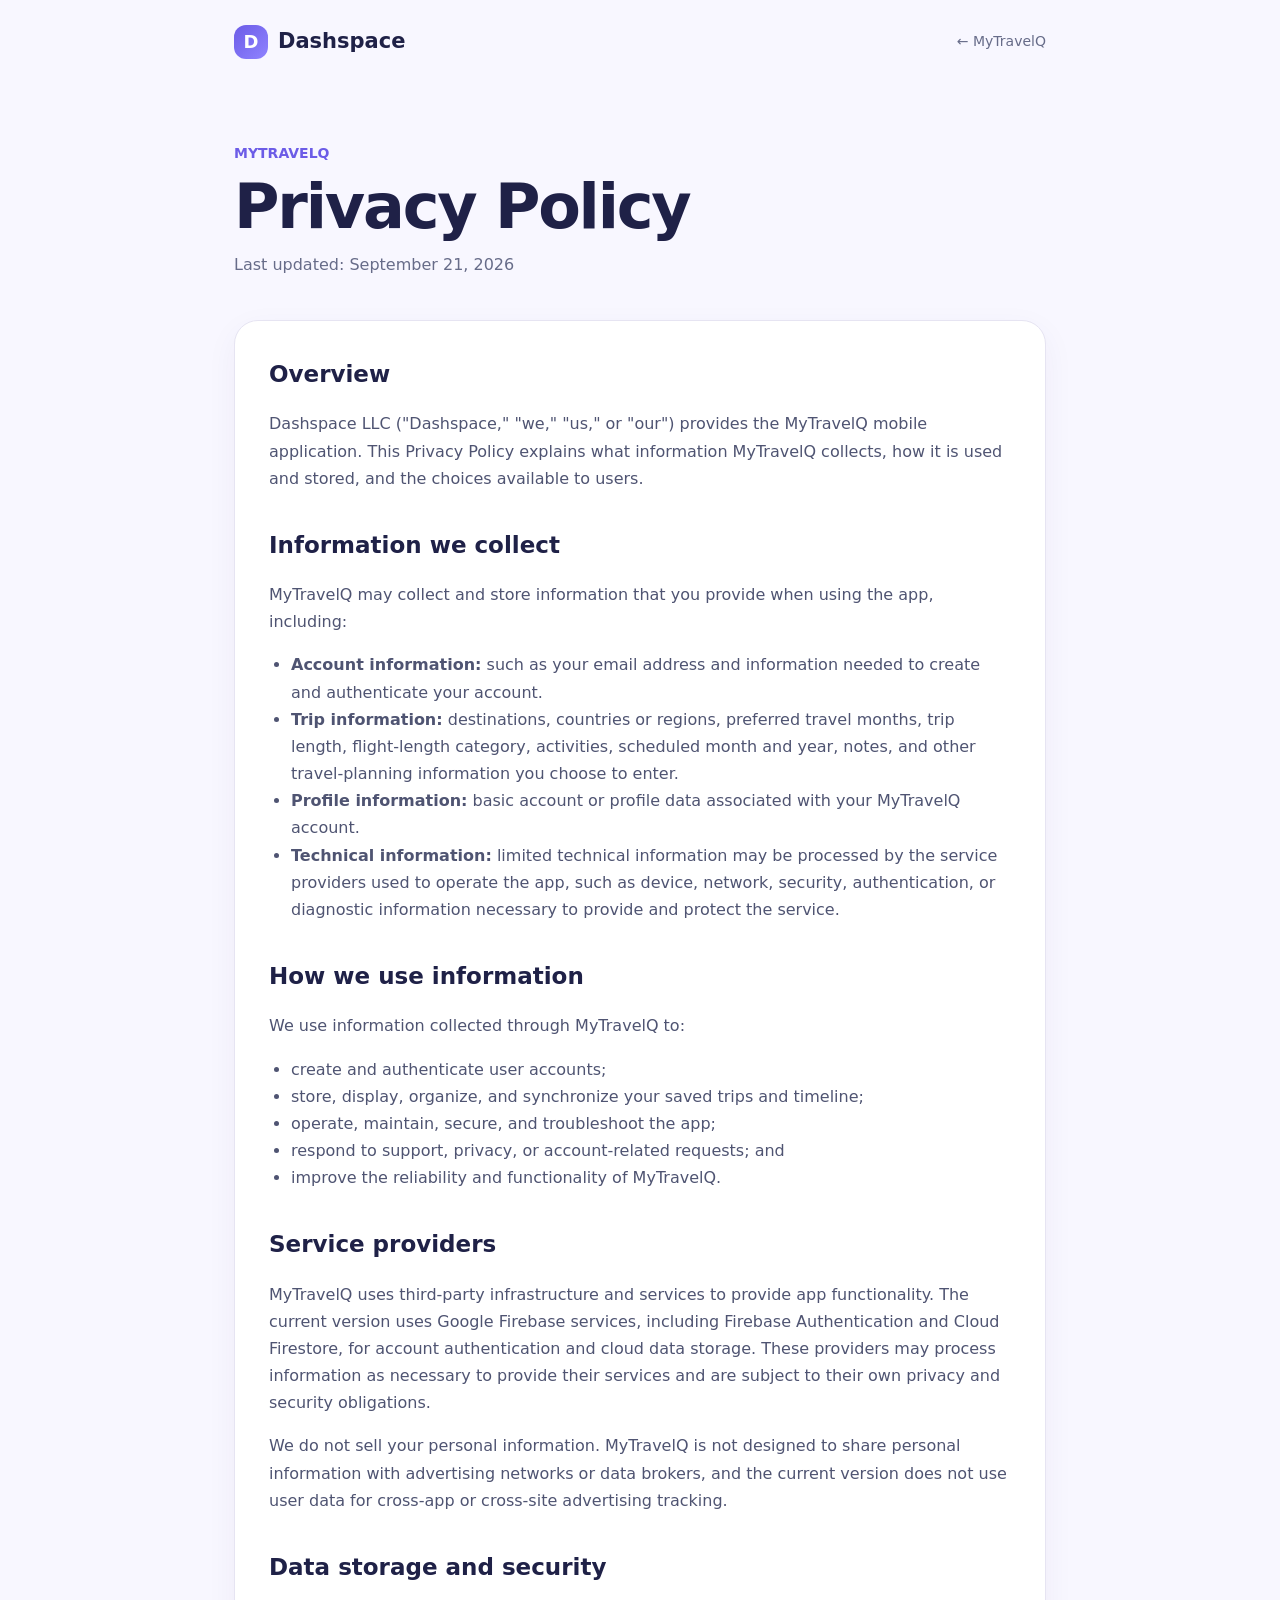
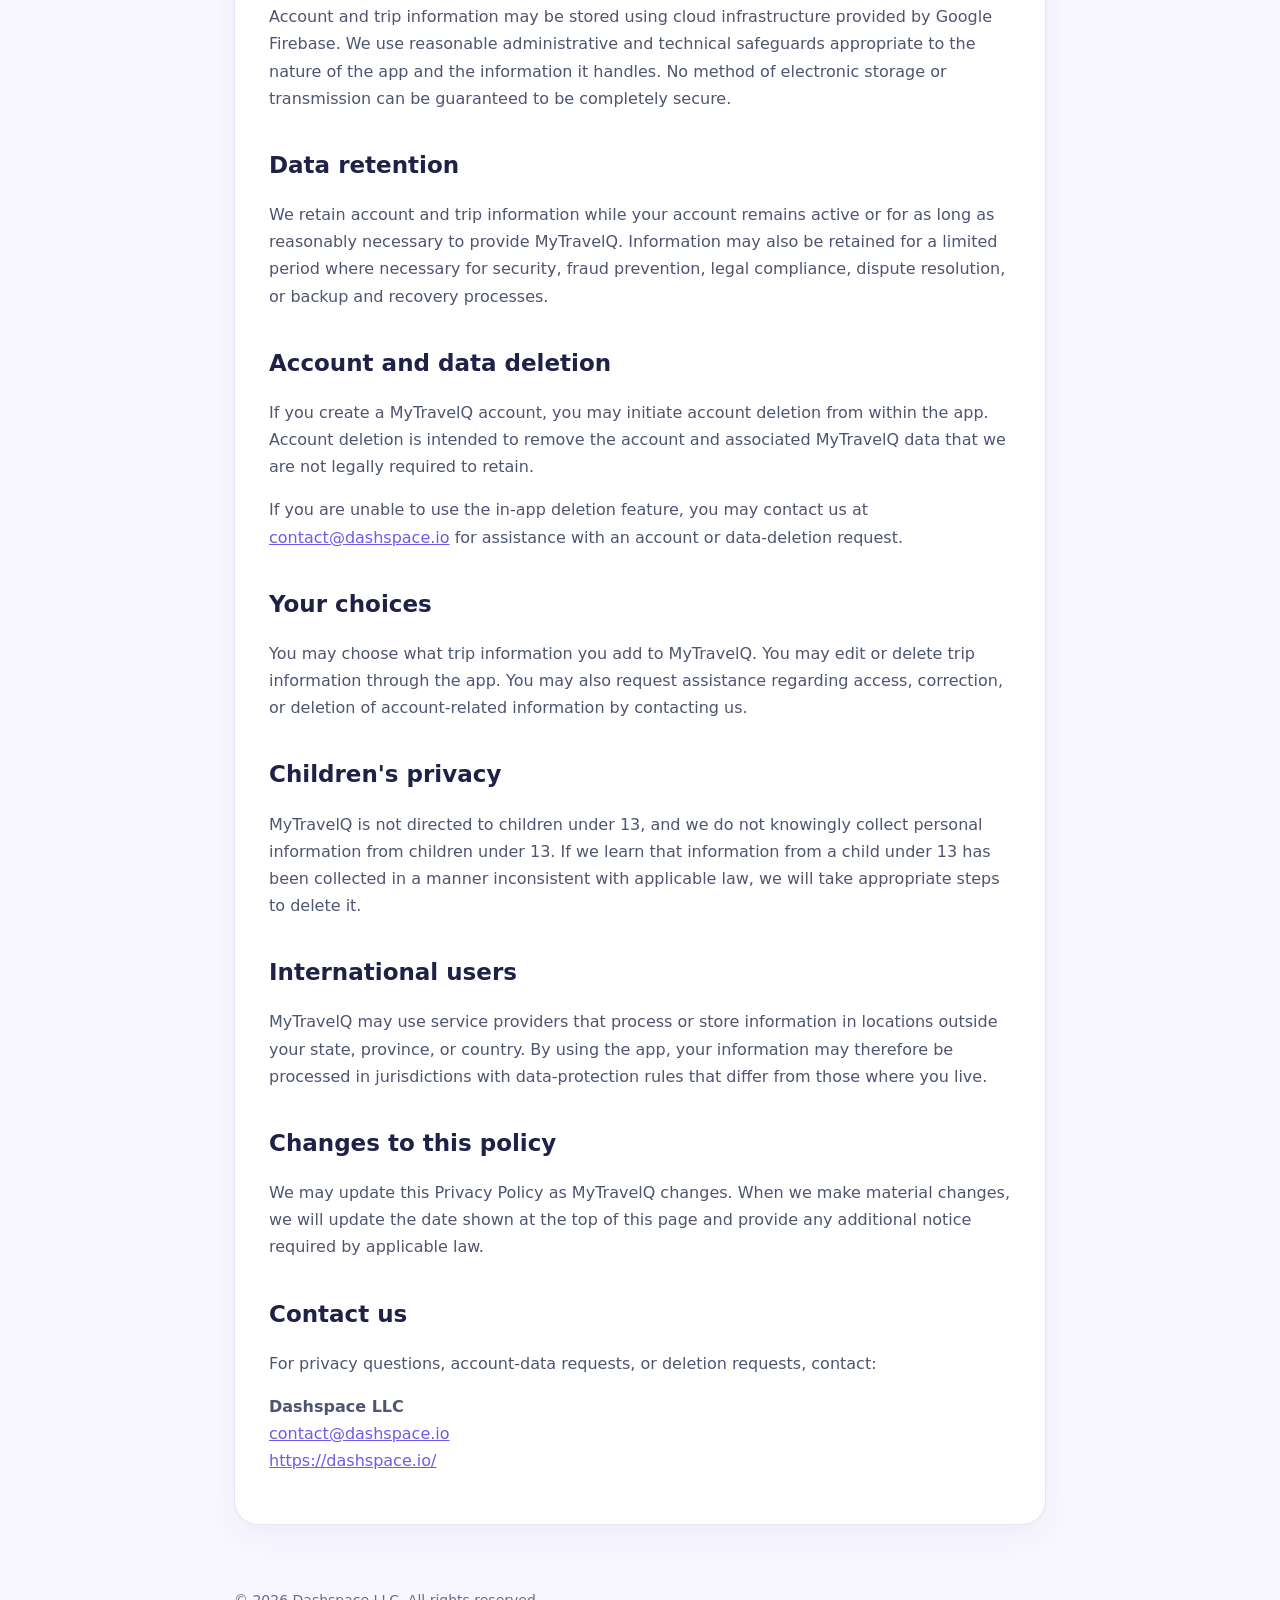
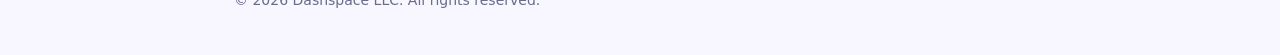
==== mytravelq/privacy.html @ 7fdc3f2f "Add files via upload" ====
<!doctype html>
<html lang="en">
<head>
  <meta charset="utf-8" />
  <meta name="viewport" content="width=device-width, initial-scale=1" />
  <title>MyTravelQ Privacy Policy — Dashspace LLC</title>
  <meta name="description" content="Privacy Policy for the MyTravelQ mobile application by Dashspace LLC." />
  <style>
    :root{--bg:#f8f7ff;--card:#fff;--ink:#1f2147;--muted:#676c89;--accent:#6c5ce7;--line:#e6e4f2}
    *{box-sizing:border-box} body{margin:0;background:var(--bg);color:var(--ink);font-family:Inter,ui-sans-serif,system-ui,-apple-system,BlinkMacSystemFont,"Segoe UI",sans-serif;line-height:1.7}.wrap{max-width:860px;margin:auto;padding:0 24px}.nav{display:flex;justify-content:space-between;align-items:center;padding:24px 0}.nav a{text-decoration:none;color:inherit}.brand{font-weight:800;font-size:21px}.back{color:var(--muted)!important;font-size:14px}.hero{padding:58px 0 30px}.kicker{color:var(--accent);font-weight:800;font-size:14px}.hero h1{font-size:clamp(40px,7vw,62px);line-height:1.05;letter-spacing:-.035em;margin:8px 0 12px}.updated{color:var(--muted)}.policy{background:var(--card);border:1px solid var(--line);border-radius:24px;padding:34px;margin:12px 0 54px;box-shadow:0 10px 32px rgba(55,47,119,.05)}h2{font-size:23px;margin:34px 0 9px}h2:first-child{margin-top:0}p,li{color:#4f5472}a{color:var(--accent)}ul{padding-left:22px}.note{background:#f0edff;border-left:4px solid var(--accent);padding:15px 17px;border-radius:10px;color:#464b69}.footer{padding:10px 0 42px;color:var(--muted);font-size:14px}
  </style>
</head>
<body>
  <div class="wrap">
    <nav class="nav"><a class="brand" href="../"><span style="display:inline-flex;align-items:center;gap:10px"><span style="width:34px;height:34px;border-radius:12px;background:linear-gradient(135deg,#6c5ce7,#8f83ff);display:inline-grid;place-items:center;color:white;font-weight:900;font-size:18px">D</span><span>Dashspace</span></span></a><a class="back" href="index.html">← MyTravelQ</a></nav>
    <header class="hero"><div class="kicker">MYTRAVELQ</div><h1>Privacy Policy</h1><div class="updated">Last updated: September 21, 2026</div></header>

    <main class="policy">
      <h2>Overview</h2>
      <p>Dashspace LLC ("Dashspace," "we," "us," or "our") provides the MyTravelQ mobile application. This Privacy Policy explains what information MyTravelQ collects, how it is used and stored, and the choices available to users.</p>

      <h2>Information we collect</h2>
      <p>MyTravelQ may collect and store information that you provide when using the app, including:</p>
      <ul>
        <li><strong>Account information:</strong> such as your email address and information needed to create and authenticate your account.</li>
        <li><strong>Trip information:</strong> destinations, countries or regions, preferred travel months, trip length, flight-length category, activities, scheduled month and year, notes, and other travel-planning information you choose to enter.</li>
        <li><strong>Profile information:</strong> basic account or profile data associated with your MyTravelQ account.</li>
        <li><strong>Technical information:</strong> limited technical information may be processed by the service providers used to operate the app, such as device, network, security, authentication, or diagnostic information necessary to provide and protect the service.</li>
      </ul>

      <h2>How we use information</h2>
      <p>We use information collected through MyTravelQ to:</p>
      <ul>
        <li>create and authenticate user accounts;</li>
        <li>store, display, organize, and synchronize your saved trips and timeline;</li>
        <li>operate, maintain, secure, and troubleshoot the app;</li>
        <li>respond to support, privacy, or account-related requests; and</li>
        <li>improve the reliability and functionality of MyTravelQ.</li>
      </ul>

      <h2>Service providers</h2>
      <p>MyTravelQ uses third-party infrastructure and services to provide app functionality. The current version uses Google Firebase services, including Firebase Authentication and Cloud Firestore, for account authentication and cloud data storage. These providers may process information as necessary to provide their services and are subject to their own privacy and security obligations.</p>
      <p>We do not sell your personal information. MyTravelQ is not designed to share personal information with advertising networks or data brokers, and the current version does not use user data for cross-app or cross-site advertising tracking.</p>

      <h2>Data storage and security</h2>
      <p>Account and trip information may be stored using cloud infrastructure provided by Google Firebase. We use reasonable administrative and technical safeguards appropriate to the nature of the app and the information it handles. No method of electronic storage or transmission can be guaranteed to be completely secure.</p>

      <h2>Data retention</h2>
      <p>We retain account and trip information while your account remains active or for as long as reasonably necessary to provide MyTravelQ. Information may also be retained for a limited period where necessary for security, fraud prevention, legal compliance, dispute resolution, or backup and recovery processes.</p>

      <h2>Account and data deletion</h2>
      <p>If you create a MyTravelQ account, you may initiate account deletion from within the app. Account deletion is intended to remove the account and associated MyTravelQ data that we are not legally required to retain.</p>
      <p>If you are unable to use the in-app deletion feature, you may contact us at <a href="mailto:contact@dashspace.io">contact@dashspace.io</a> for assistance with an account or data-deletion request.</p>

      <h2>Your choices</h2>
      <p>You may choose what trip information you add to MyTravelQ. You may edit or delete trip information through the app. You may also request assistance regarding access, correction, or deletion of account-related information by contacting us.</p>

      <h2>Children's privacy</h2>
      <p>MyTravelQ is not directed to children under 13, and we do not knowingly collect personal information from children under 13. If we learn that information from a child under 13 has been collected in a manner inconsistent with applicable law, we will take appropriate steps to delete it.</p>

      <h2>International users</h2>
      <p>MyTravelQ may use service providers that process or store information in locations outside your state, province, or country. By using the app, your information may therefore be processed in jurisdictions with data-protection rules that differ from those where you live.</p>

      <h2>Changes to this policy</h2>
      <p>We may update this Privacy Policy as MyTravelQ changes. When we make material changes, we will update the date shown at the top of this page and provide any additional notice required by applicable law.</p>

      <h2>Contact us</h2>
      <p>For privacy questions, account-data requests, or deletion requests, contact:</p>
      <p><strong>Dashspace LLC</strong><br><a href="mailto:contact@dashspace.io">contact@dashspace.io</a><br><a href="https://dashspace.io/">https://dashspace.io/</a></p>

    </main>

    <footer class="footer">© 2026 Dashspace LLC. All rights reserved.</footer>
  </div>
</body>
</html>
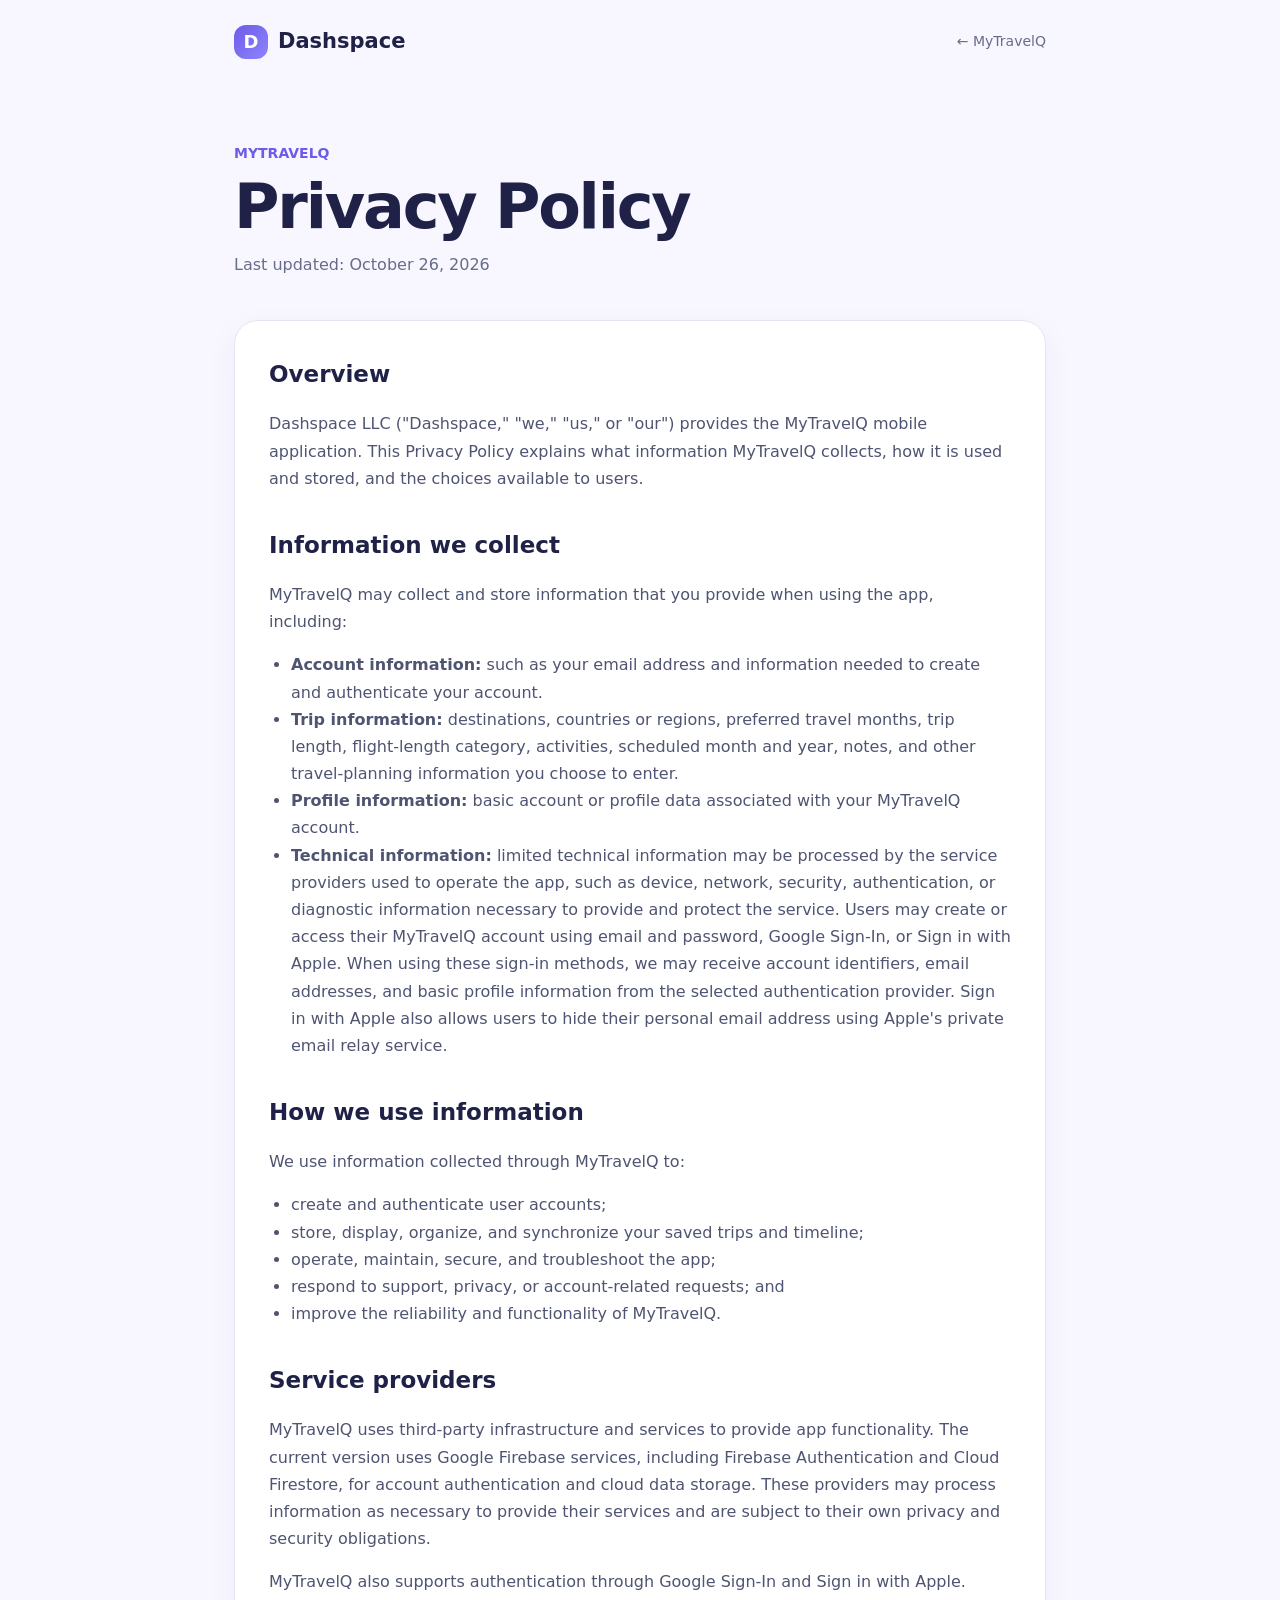
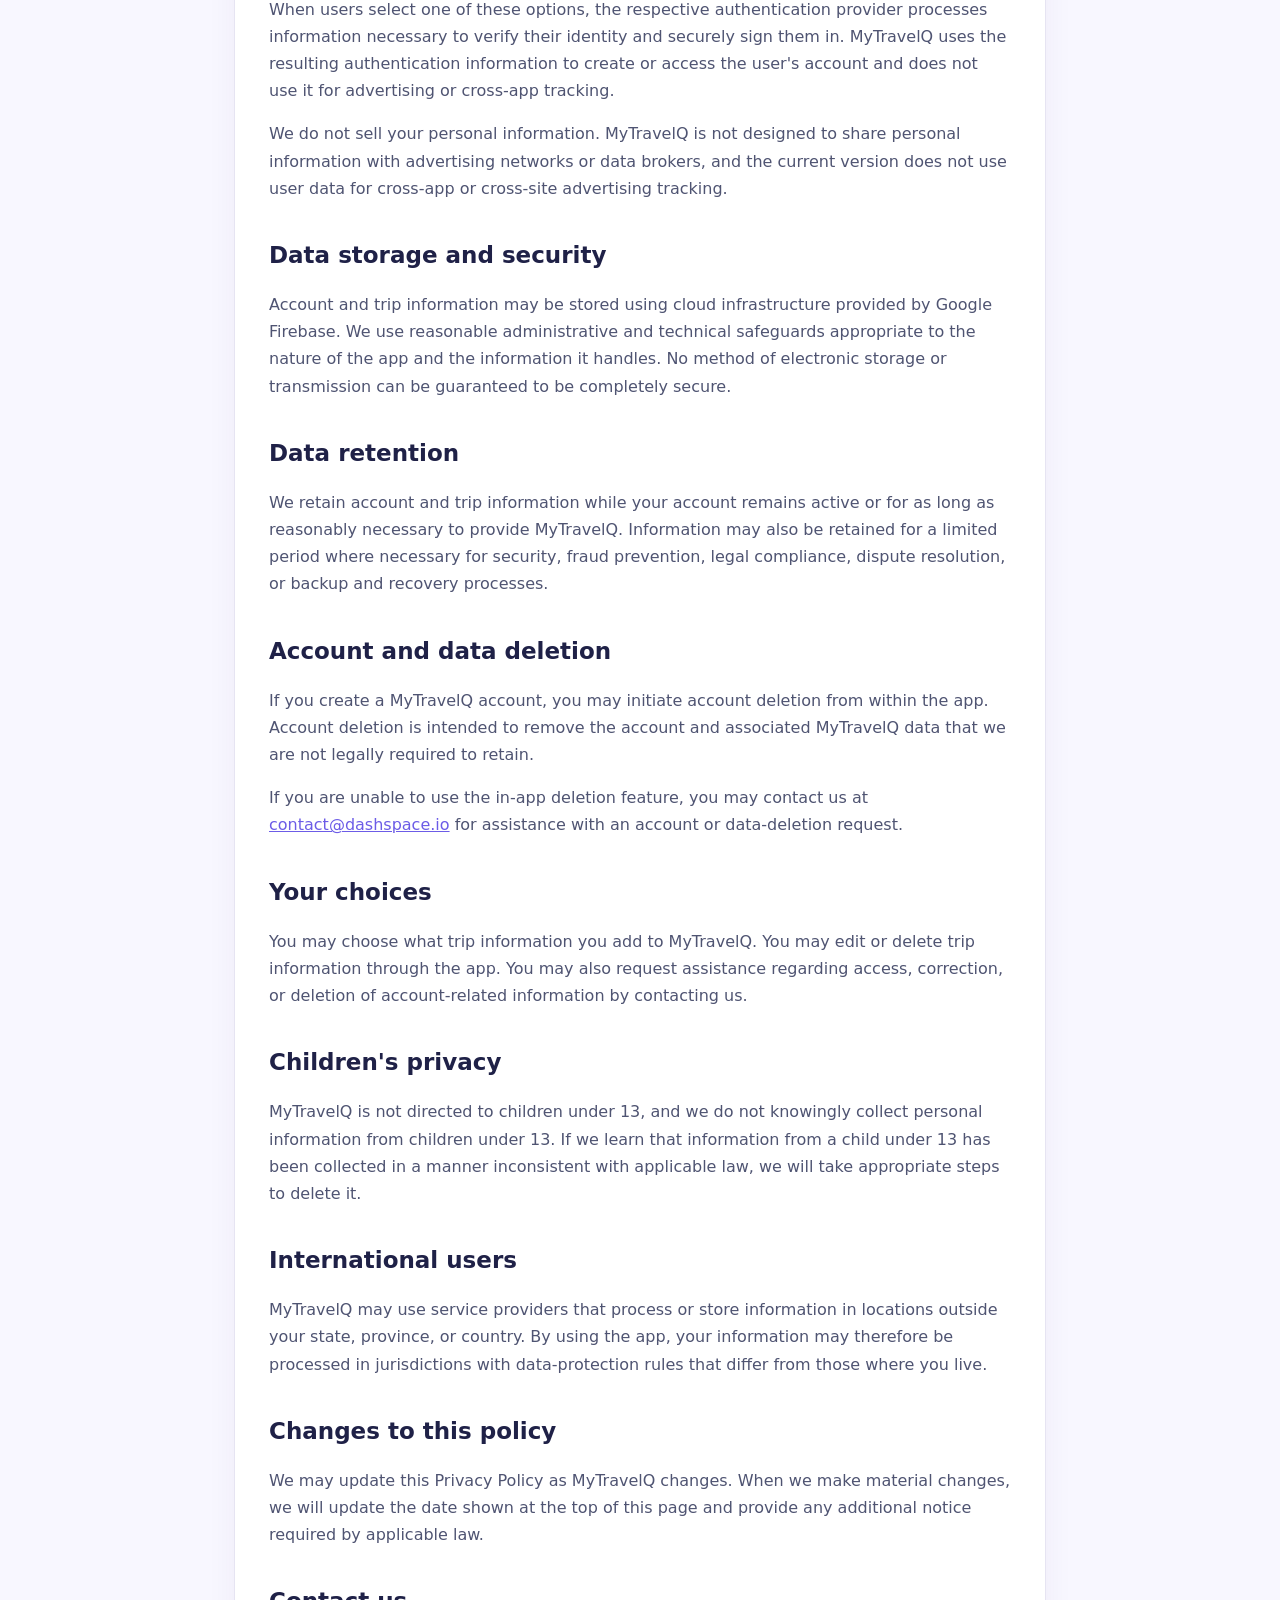
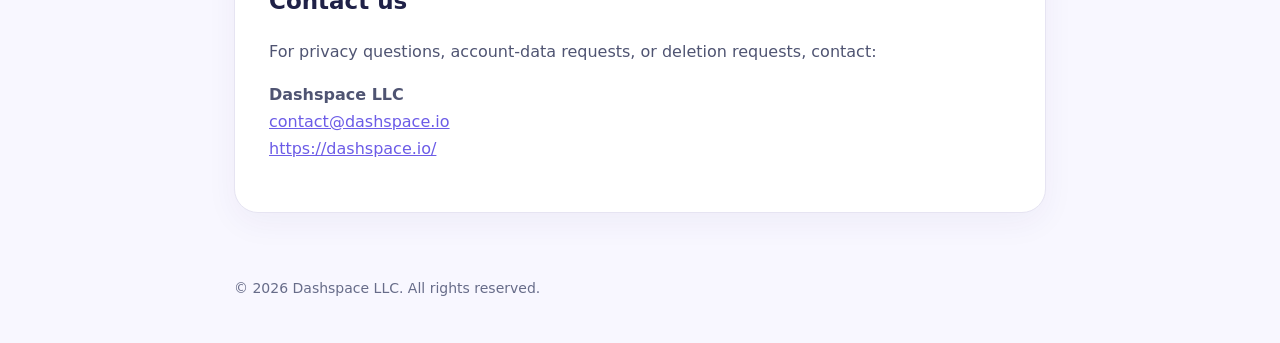
==== commit 54117b77: "Update privacy.html" ====
--- a/mytravelq/privacy.html
+++ b/mytravelq/privacy.html
@@ -13,7 +13,7 @@
 <body>
   <div class="wrap">
     <nav class="nav"><a class="brand" href="../"><span style="display:inline-flex;align-items:center;gap:10px"><span style="width:34px;height:34px;border-radius:12px;background:linear-gradient(135deg,#6c5ce7,#8f83ff);display:inline-grid;place-items:center;color:white;font-weight:900;font-size:18px">D</span><span>Dashspace</span></span></a><a class="back" href="index.html">← MyTravelQ</a></nav>
-    <header class="hero"><div class="kicker">MYTRAVELQ</div><h1>Privacy Policy</h1><div class="updated">Last updated: September 21, 2026</div></header>
+    <header class="hero"><div class="kicker">MYTRAVELQ</div><h1>Privacy Policy</h1><div class="updated">Last updated: October 26, 2026</div></header>
 
     <main class="policy">
       <h2>Overview</h2>
@@ -25,7 +25,7 @@
         <li><strong>Account information:</strong> such as your email address and information needed to create and authenticate your account.</li>
         <li><strong>Trip information:</strong> destinations, countries or regions, preferred travel months, trip length, flight-length category, activities, scheduled month and year, notes, and other travel-planning information you choose to enter.</li>
         <li><strong>Profile information:</strong> basic account or profile data associated with your MyTravelQ account.</li>
-        <li><strong>Technical information:</strong> limited technical information may be processed by the service providers used to operate the app, such as device, network, security, authentication, or diagnostic information necessary to provide and protect the service.</li>
+        <li><strong>Technical information:</strong> limited technical information may be processed by the service providers used to operate the app, such as device, network, security, authentication, or diagnostic information necessary to provide and protect the service. Users may create or access their MyTravelQ account using email and password, Google Sign-In, or Sign in with Apple. When using these sign-in methods, we may receive account identifiers, email addresses, and basic profile information from the selected authentication provider. Sign in with Apple also allows users to hide their personal email address using Apple's private email relay service.</li>
       </ul>
 
       <h2>How we use information</h2>
@@ -40,6 +40,7 @@
 
       <h2>Service providers</h2>
       <p>MyTravelQ uses third-party infrastructure and services to provide app functionality. The current version uses Google Firebase services, including Firebase Authentication and Cloud Firestore, for account authentication and cloud data storage. These providers may process information as necessary to provide their services and are subject to their own privacy and security obligations.</p>
+      <p> MyTravelQ also supports authentication through Google Sign-In and Sign in with Apple. When users select one of these options, the respective authentication provider processes information necessary to verify their identity and securely sign them in. MyTravelQ uses the resulting authentication information to create or access the user's account and does not use it for advertising or cross-app tracking. </p>
       <p>We do not sell your personal information. MyTravelQ is not designed to share personal information with advertising networks or data brokers, and the current version does not use user data for cross-app or cross-site advertising tracking.</p>
 
       <h2>Data storage and security</h2>
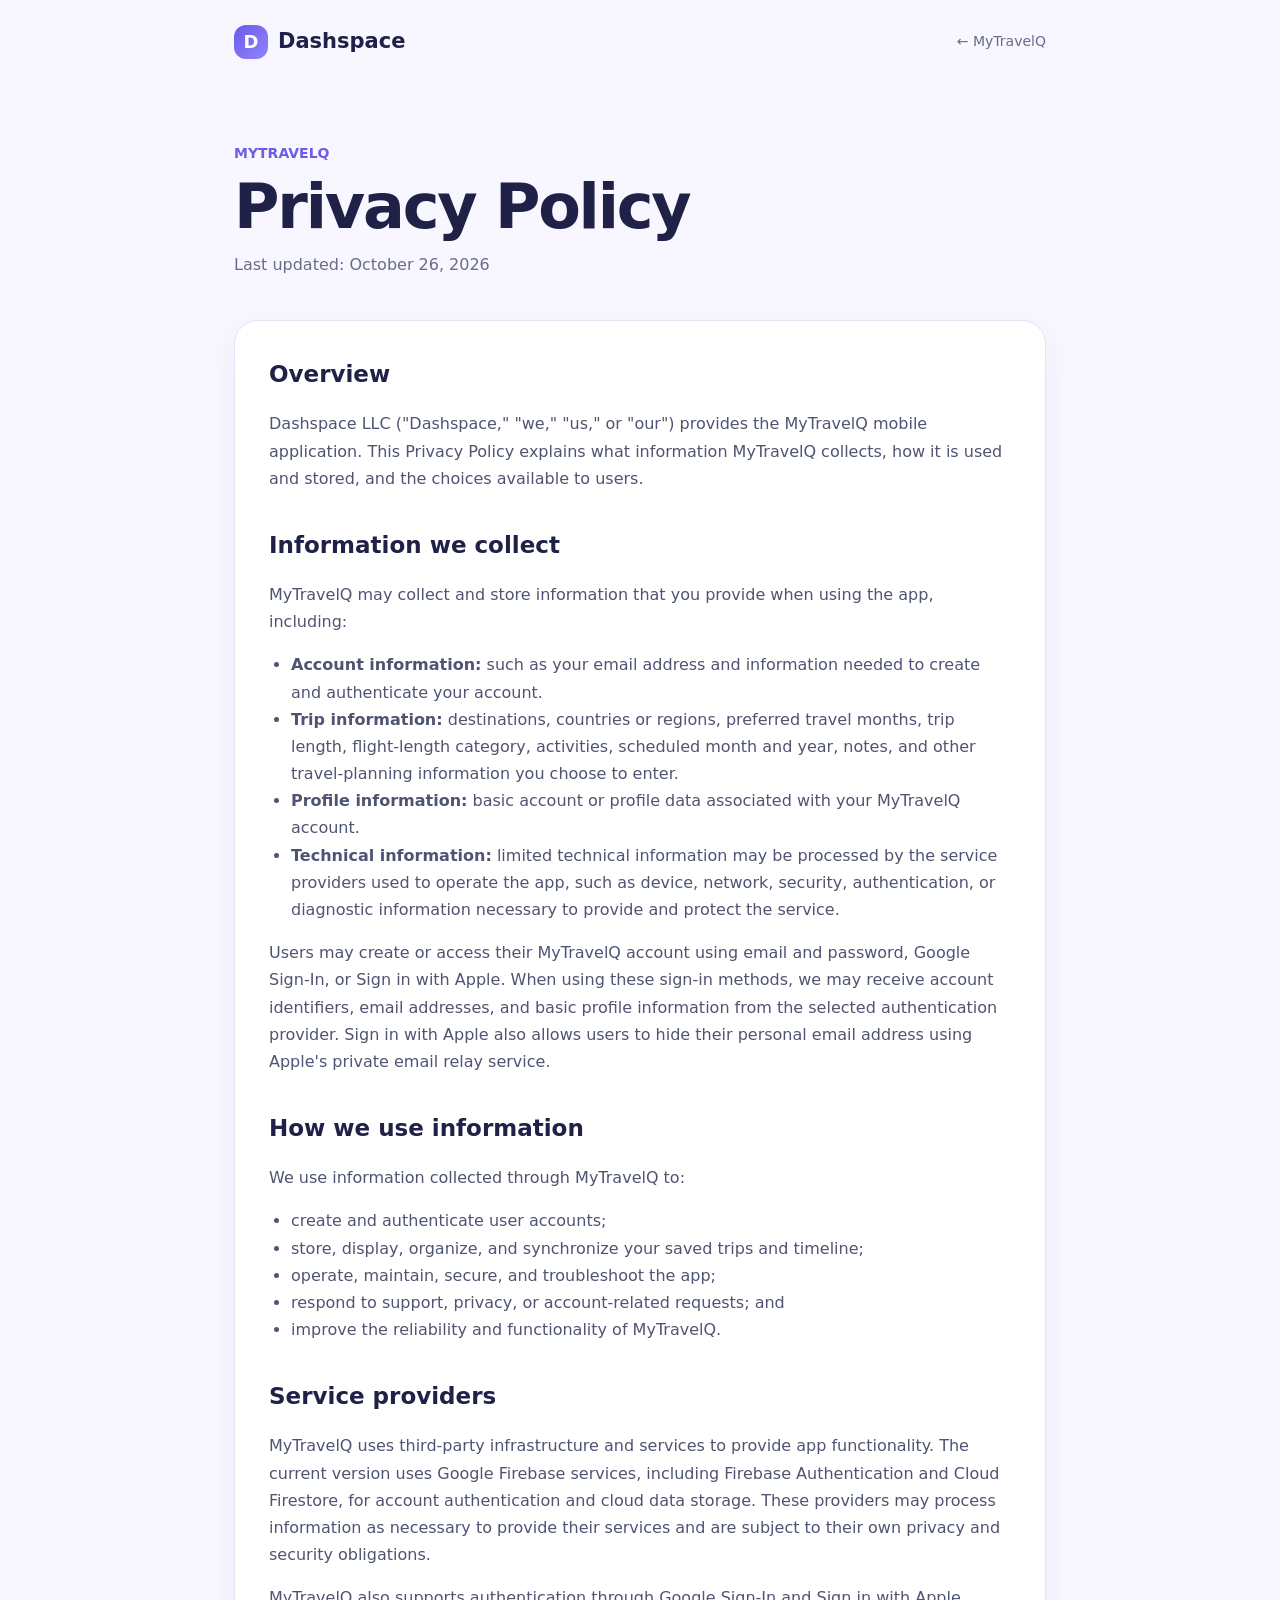
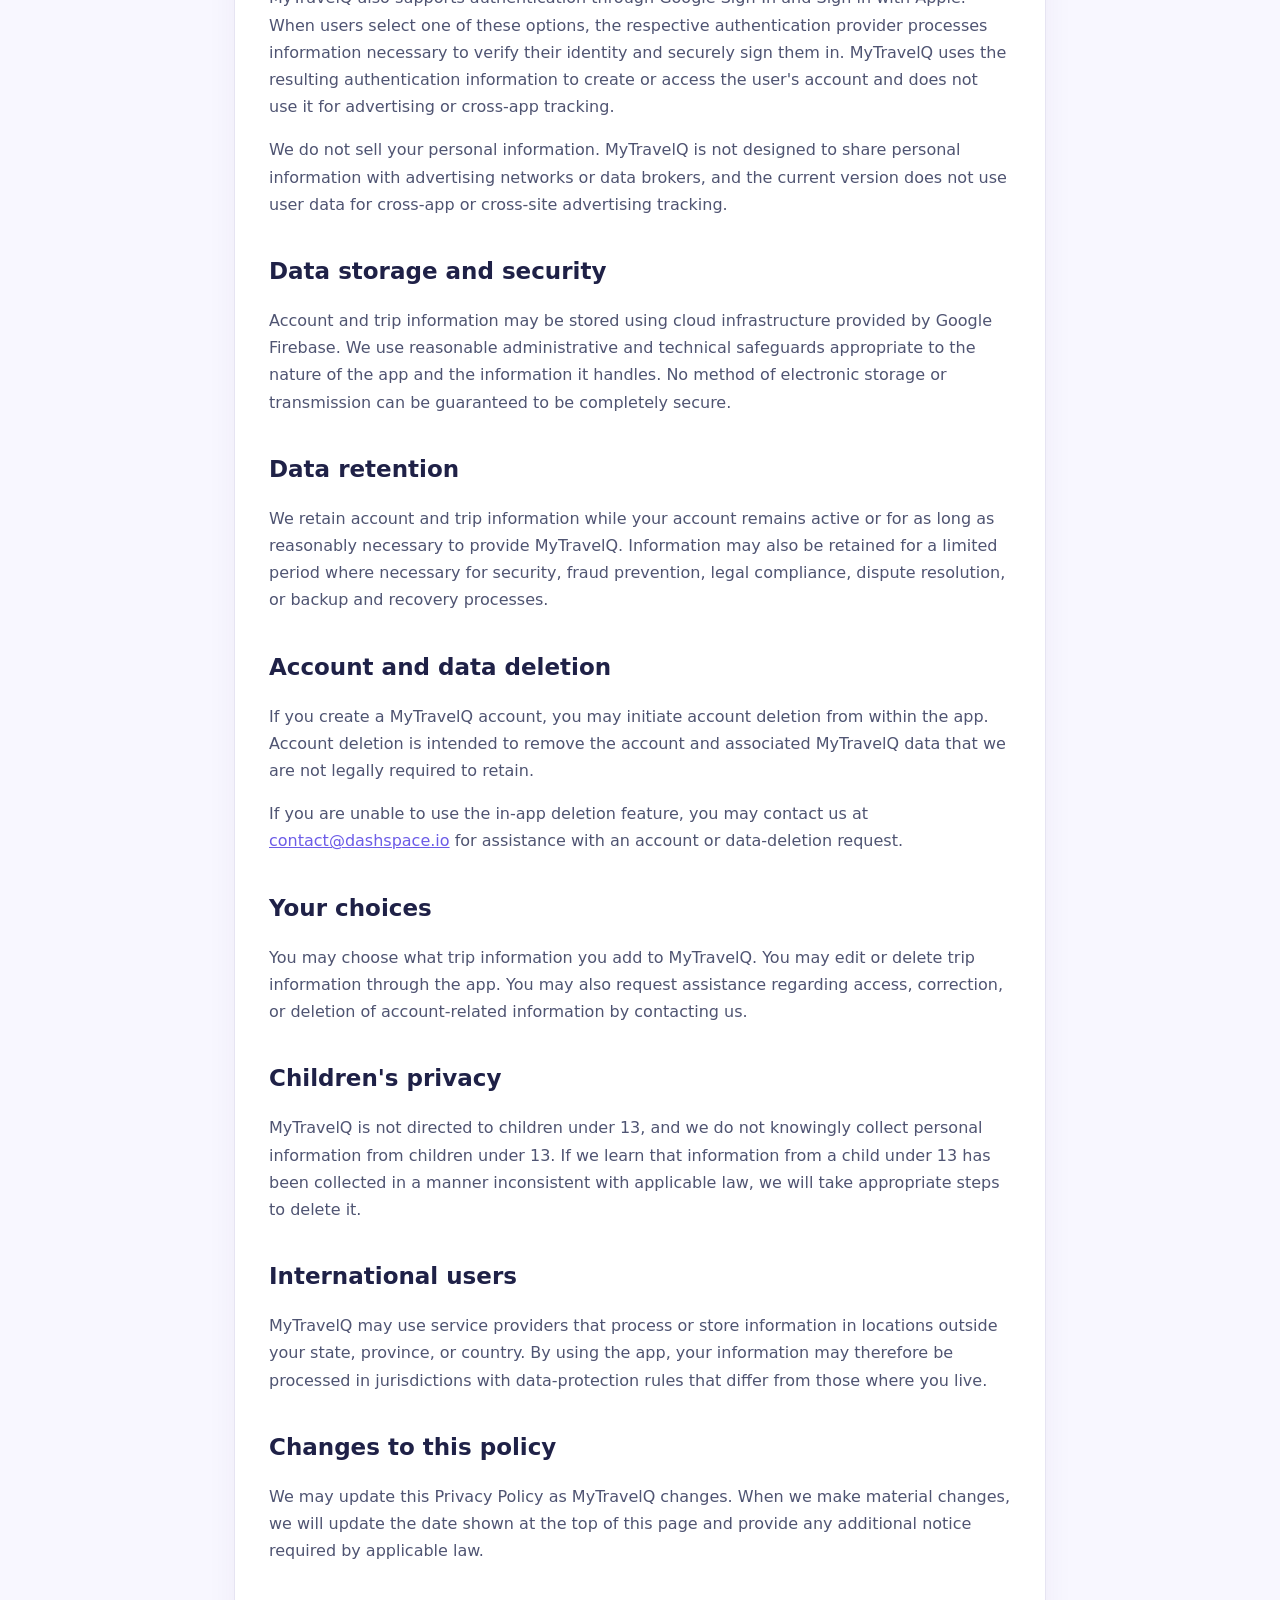
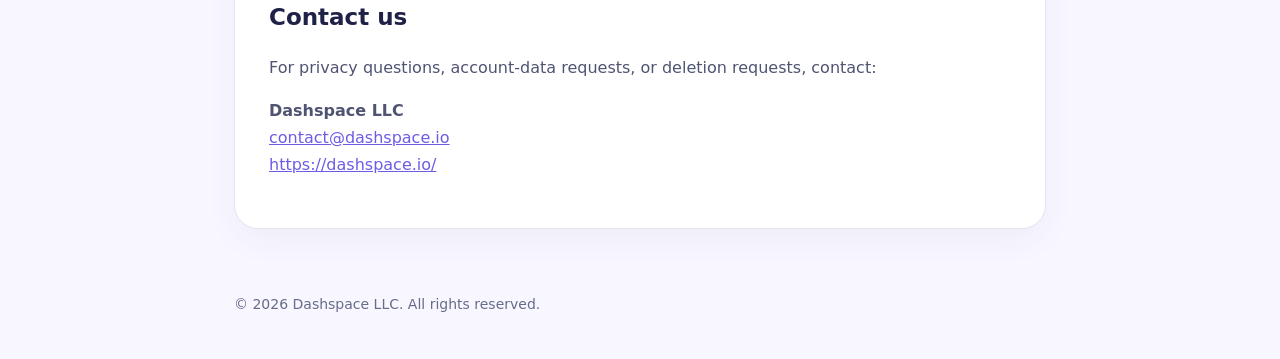
==== commit 6cc64241: "Update privacy.html" ====
--- a/mytravelq/privacy.html
+++ b/mytravelq/privacy.html
@@ -25,8 +25,18 @@
         <li><strong>Account information:</strong> such as your email address and information needed to create and authenticate your account.</li>
         <li><strong>Trip information:</strong> destinations, countries or regions, preferred travel months, trip length, flight-length category, activities, scheduled month and year, notes, and other travel-planning information you choose to enter.</li>
         <li><strong>Profile information:</strong> basic account or profile data associated with your MyTravelQ account.</li>
-        <li><strong>Technical information:</strong> limited technical information may be processed by the service providers used to operate the app, such as device, network, security, authentication, or diagnostic information necessary to provide and protect the service. Users may create or access their MyTravelQ account using email and password, Google Sign-In, or Sign in with Apple. When using these sign-in methods, we may receive account identifiers, email addresses, and basic profile information from the selected authentication provider. Sign in with Apple also allows users to hide their personal email address using Apple's private email relay service.</li>
+        <li><strong>Technical information:</strong> limited technical information may be processed by the service providers used to operate the app, such as device, network, security, authentication, or diagnostic information necessary to provide and protect the service.</li>
       </ul>
+<p>
+  Users may create or access their MyTravelQ account using
+  email and password, Google Sign-In, or Sign in with Apple.
+  When using these sign-in methods, we may receive account
+  identifiers, email addresses, and basic profile information
+  from the selected authentication provider. Sign in with
+  Apple also allows users to hide their personal email
+  address using Apple's private email relay service.
+</p>
+      
 
       <h2>How we use information</h2>
       <p>We use information collected through MyTravelQ to:</p>
